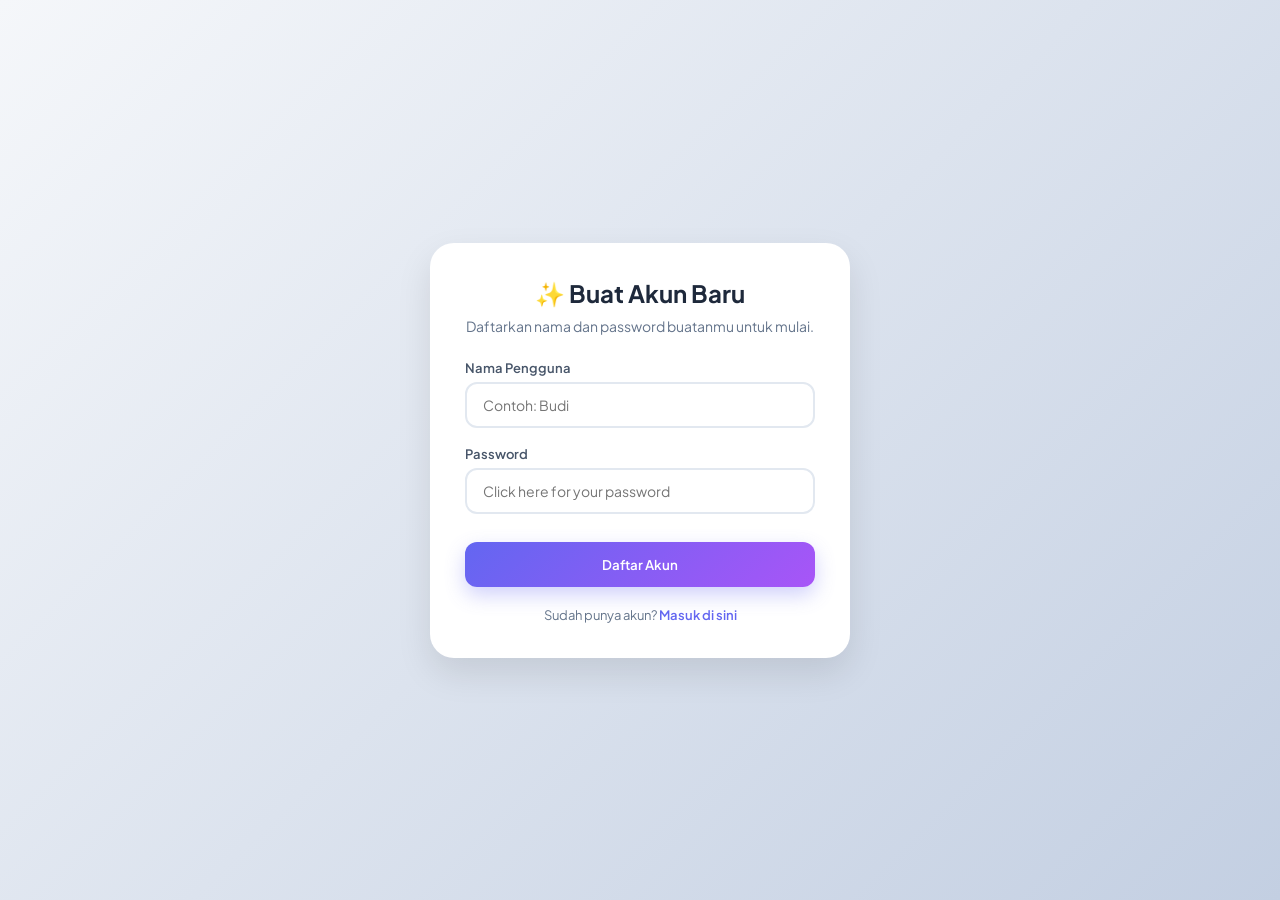
==== app.html @ 96a5be4d "Add files via upload" ====
<!DOCTYPE html>
<html lang="id">
<head>
    <meta name="viewport" content="width=device-width, initial-scale=1.0">
    <meta charset="UTF-8">
    <meta name="viewport" content="width=device-width, initial-scale=1.0">
    <title>Box of Emotion</title>
    <link href="https://fonts.googleapis.com/css2?family=Plus+Jakarta+Sans:wght@400;500;600;700&display=swap" rel="stylesheet">
    <style>
        * {
            box-sizing: border-box;
            margin: 0;
            padding: 0;
            font-family: 'Plus Jakarta Sans', sans-serif;
        }

        body {
            background: linear-gradient(135deg, #f5f7fa 0%, #c3cfe2 100%);
            min-height: 100vh;
            display: flex;
            justify-content: center;
            align-items: center;
            color: #333;
            padding: 20px;
        }

        .container {
            width: 100%;
            max-width: 420px;
            background: #ffffff;
            border-radius: 24px;
            box-shadow: 0 15px 35px rgba(0, 0, 0, 0.1);
            padding: 35px;
            text-align: center;
        }

        h1 {
            font-size: 24px;
            color: #1e293b;
            margin-bottom: 8px;
        }

        p.subtitle {
            font-size: 14px;
            color: #64748b;
            margin-bottom: 25px;
        }

        .form-group {
            text-align: left;
            margin-bottom: 18px;
        }

        label {
            display: block;
            font-size: 13px;
            font-weight: 600;
            color: #475569;
            margin-bottom: 6px;
        }

        input {
            width: 100%;
            padding: 12px 16px;
            border: 2px solid #e2e8f0;
            border-radius: 12px;
            font-size: 14px;
            outline: none;
            transition: border-color 0.2s;
        }

        input:focus {
            border-color: #6366f1;
        }

        .btn-submit {
            background: linear-gradient(135deg, #6366f1 0%, #a855f7 100%);
            border: none;
            color: white;
            font-weight: 600;
            padding: 14px;
            border-radius: 12px;
            cursor: pointer;
            width: 100%;
            margin-top: 10px;
            box-shadow: 0 8px 20px rgba(99, 102, 241, 0.3);
            transition: transform 0.2s, box-shadow 0.2s;
        }

        .btn-submit:hover {
            transform: translateY(-2px);
            box-shadow: 0 12px 22px rgba(99, 102, 241, 0.4);
        }

        .message {
            margin-top: 15px;
            font-size: 13px;
            font-weight: 500;
        }

        .message.error { color: #ef4444; }
        .message.success { color: #10b981; }

        .toggle-link {
            margin-top: 20px;
            font-size: 13px;
            color: #64748b;
        }

        .toggle-link a {
            color: #6366f1;
            text-decoration: none;
            font-weight: 600;
            cursor: pointer;
        }

        .toggle-link a:hover { text-decoration: underline; }

        /* Tampilan Bagian Kotak Emosi (Hidden Default) */
        .app-section {
            display: none;
        }

        .header-top {
            display: flex;
            justify-content: space-between;
            align-items: center;
            margin-bottom: 20px;
        }

        .greeting {
            font-size: 14px;
            color: #64748b;
            text-align: left;
        }

        .greeting span {
            font-weight: 700;
            color: #1e293b;
        }

        .btn-logout {
            background: #fef2f2;
            color: #ef4444;
            border: none;
            padding: 6px 12px;
            border-radius: 8px;
            font-size: 12px;
            font-weight: 600;
            cursor: pointer;
            transition: background 0.2s;
        }

        .btn-logout:hover { background: #fee2e2; }

        .emotion-box {
            background: linear-gradient(135deg, #6366f1 0%, #a855f7 100%);
            border-radius: 20px;
            padding: 35px 20px;
            color: white;
            cursor: pointer;
            box-shadow: 0 10px 20px rgba(99, 102, 241, 0.3);
            transition: transform 0.2s ease, box-shadow 0.2s ease;
            margin-bottom: 20px;
        }

        .emotion-box:hover {
            transform: translateY(-4px);
            box-shadow: 0 14px 25px rgba(99, 102, 241, 0.4);
        }

        .box-icon { font-size: 42px; margin-bottom: 10px; }
        .box-title { font-size: 17px; font-weight: 600; }

        .result-card {
            background: #f8fafc;
            border: 2px dashed #cbd5e1;
            border-radius: 16px;
            padding: 20px;
            text-align: left;
            display: none;
            animation: fadeIn 0.4s ease forwards;
        }

        .result-card.show { display: block; }

        .result-header {
            display: flex;
            align-items: center;
            gap: 12px;
            margin-bottom: 10px;
        }

        .result-emoji { font-size: 30px; }
        .result-name { font-size: 18px; font-weight: 700; color: #0f172a; }

        .result-section {
            margin-top: 10px;
            font-size: 13px;
            color: #475569;
            line-height: 1.5;
        }

        .result-section strong { color: #1e293b; display: block; margin-bottom: 2px; }

        .btn-retry {
            background: #f1f5f9;
            border: none;
            color: #475569;
            font-weight: 600;
            padding: 10px 20px;
            border-radius: 10px;
            cursor: pointer;
            margin-top: 15px;
            width: 100%;
            transition: background 0.2s;
        }

        .btn-retry:hover { background: #e2e8f0; }

        @keyframes fadeIn {
            from { opacity: 0; transform: translateY(10px); }
            to { opacity: 1; transform: translateY(0); }
        }
    </style>
</head>
<body>

    <div class="container">
        <!-- HALAMAN AUTH (LOGIN & REGISTER) -->
        <div id="authSection">
            <h1 id="formTitle">✨ Buat Akun Baru</h1>
            <p class="subtitle" id="formSubtitle">Daftarkan nama dan password buatanmu untuk mulai.</p>

            <div class="form-group">
                <label>Nama Pengguna</label>
                <input type="text" id="username" placeholder="Contoh: Budi">
            </div>

            <div class="form-group">
                <label>Password</label>
                <input type="password" id="password" placeholder="Click here for your password">
            </div>

            <button class="btn-submit" id="submitBtn" onclick="handleSubmit()">Daftar Akun</button>
            <div class="message" id="message"></div>

            <div class="toggle-link" id="toggleContainer">
                Sudah punya akun? <a onclick="switchMode('login')">Masuk di sini</a>
            </div>
        </div>

        <!-- HALAMAN UTAMA BOX OF EMOTION -->
        <div id="mainSection" class="app-section">
            <div class="header-top">
                <div class="greeting">Halo, <span id="userNameDisplay">Teman</span> 👋</div>
                <button class="btn-logout" onclick="logout()">Keluar</button>
            </div>

            <h1>📦 Box of Emotion</h1>
            <p class="subtitle">Ketuk kotak di bawah untuk mengambil kartu emosi hari ini.</p>

            <div class="emotion-box" id="box" onclick="pickEmotion()">
                <div class="box-icon">🎁</div>
                <div class="box-title">Buka Kotak Emosi</div>
            </div>

            <div class="result-card" id="resultCard">
                <div class="result-header">
                    <div class="result-emoji" id="resEmoji">✨</div>
                    <div>
                        <div class="result-name" id="resName">Nama Emosi</div>
                    </div>
                </div>
                <div class="result-section">
                    <strong>💡 Refleksi:</strong>
                    <span id="resReflection">Deskripsi...</span>
                </div>
                <div class="result-section">
                    <strong>🌱 Saran Tindakan:</strong>
                    <span id="resAdvice">Saran...</span>
                </div>
            </div>

            <button class="btn-retry" id="btnRetry" style="display: none;" onclick="resetBox()">Ambil Kartu Lain</button>
        </div>
    </div>

    <script>
        let isLoginMode = false;

        const savedUser = localStorage.getItem("boxUser");
        const savedPass = localStorage.getItem("boxPass");
        const isLoggedIn = localStorage.getItem("isLoggedIn");

        // Jika sudah login sebelumnya, langsung tampilkan halaman utama
        if (isLoggedIn === "true" && savedUser) {
            showMainApp(savedUser);
        } else if (savedUser) {
            switchMode('login');
        }

        function switchMode(mode) {
            const formTitle = document.getElementById("formTitle");
            const formSubtitle = document.getElementById("formSubtitle");
            const submitBtn = document.getElementById("submitBtn");
            const toggleContainer = document.getElementById("toggleContainer");
            document.getElementById("message").innerText = "";

            if (mode === 'login') {
                isLoginMode = true;
                formTitle.innerText = "👋 Selamat Datang Kembali";
                formSubtitle.innerText = "Masukkan nama dan password yang sudah terdaftar.";
                submitBtn.innerText = "Masuk ke Box";
                toggleContainer.innerHTML = `Belum punya akun? <a onclick="switchMode('register')">Daftar di sini</a>`;
                if(savedUser) document.getElementById("username").value = savedUser;
            } else {
                isLoginMode = false;
                formTitle.innerText = "✨ Buat Akun Baru";
                formSubtitle.innerText = "Daftarkan nama dan password buatanmu untuk mulai.";
                submitBtn.innerText = "Daftar Akun";
                toggleContainer.innerHTML = `Sudah punya akun? <a onclick="switchMode('login')">Masuk di sini</a>`;
                document.getElementById("username").value = "";
                document.getElementById("password").value = "";
            }
        }

        function handleSubmit() {
            const usernameInput = document.getElementById("username").value.trim();
            const passwordInput = document.getElementById("password").value;
            const messageEl = document.getElementById("message");

            if (!usernameInput || !passwordInput) {
                messageEl.className = "message error";
                messageEl.innerText = "Nama dan password tidak boleh kosong!";
                return;
            }

            if (!isLoginMode) {
                // Proses Pendaftaran
                localStorage.setItem("boxUser", usernameInput);
                localStorage.setItem("boxPass", passwordInput);

                messageEl.className = "message success";
                messageEl.innerText = "Akun berhasil dibuat! Silakan masuk...";

                setTimeout(() => {
                    switchMode('login');
                    document.getElementById("password").value = "";
                }, 1000);
            } else {
                // Proses Login
                const storedUser = localStorage.getItem("boxUser");
                const storedPass = localStorage.getItem("boxPass");

                if (usernameInput === storedUser && passwordInput === storedPass) {
                    localStorage.setItem("isLoggedIn", "true");
                    showMainApp(storedUser);
                } else {
                    messageEl.className = "message error";
                    messageEl.innerText = "Nama atau password salah!";
                }
            }
        }

        function showMainApp(username) {
            document.getElementById("authSection").style.display = "none";
            document.getElementById("mainSection").style.display = "block";
            document.getElementById("userNameDisplay").innerText = username;
        }

        function logout() {
            localStorage.removeItem("isLoggedIn");
            location.reload();
        }

        // Database Kumpulan Emosi
        const emotions = [
            {
                emoji: "😊",
                name: "Bahagia & Tenang (Joy)",
                reflection: "Kamu merasa damai dan puas dengan keadaan sekitar saat ini. Energi positif sedang mengalir dalam dirimu.",
                advice: "Nikmati momen ini sepenuhnya. Bagikan energi baikmu kepada orang terdekat atau ucapkan terima kasih pada diri sendiri."
            },
            {
                emoji: "🔋",
                name: "Kewalahan (Overwhelmed)",
                reflection: "Banyak hal yang menumpuk di pikiran atau tugasmu, membuatmu merasa seperti kehilangan kendali sejenak.",
                advice: "Tarik napas dalam-dalam. Buat daftar prioritas (to-do list), selesaikan satu hal kecil dulu, lalu istirahat sejenak."
            },
            {
                emoji: "🌧️",
                name: "Melankolis / Sedih (Melancholy)",
                reflection: "Ada perasaan berat atau rindu yang tak berdarah. Sangat wajar merasa rapuh dan tidak harus selalu kuat.",
                advice: "Izinkan dirimu merasakannya tanpa menghakimi. Menangislah jika perlu, dengarkan lagu tenang, atau curhat ke orang terpercaya."
            },
            {
                emoji: "⚡",
                name: "Bersemangat & Ambisius (Eager)",
                reflection: "Kamu punya dorongan kuat untuk menciptakan sesuatu, menyelesaikan target, atau memulai lembaran baru.",
                advice: "Salurkan energi besar ini ke dalam tindakan nyata, tapi ingat untuk tetap menjaga ritme agar tidak cepat burnout."
            },
            {
                emoji: "🌪️",
                name: "Cemas / Khawatir (Anxious)",
                reflection: "Pikiranmu melompat ke masa depan dan memikirkan skenario terburuk yang belum tentu terjadi.",
                advice: "Fokus pada masa kini (the present moment). Lakukan teknik grounding: sebutkan 3 hal yang bisa kamu lihat dan sentuh di sekitarmu."
            },
            {
                emoji: "🧩",
                name: "Bingung / Penasaran (Curious)",
                reflection: "Ada tanda tanya besar di kepalamu tentang arah hidup, keputusan, atau suatu masalah yang belum terpecahkan.",
                advice: "Jangan terburu-buru mencari jawaban instan. Tuliskan pertanyaan-pertanyaan itu di jurnal dan biarkan pikiranmu memprosesnya perlahan."
            }
        ];

        function pickEmotion() {
            const randomIndex = Math.floor(Math.random() * emotions.length);
            const selected = emotions[randomIndex];

            document.getElementById("resEmoji").innerText = selected.emoji;
            document.getElementById("resName").innerText = selected.name;
            document.getElementById("resReflection").innerText = selected.reflection;
            document.getElementById("resAdvice").innerText = selected.advice;

            document.getElementById("box").style.display = "none";
            document.getElementById("resultCard").classList.add("show");
            document.getElementById("btnRetry").style.display = "block";
        }

        function resetBox() {
            document.getElementById("resultCard").classList.remove("show");
            document.getElementById("btnRetry").style.display = "none";
            document.getElementById("box").style.display = "block";
        }
    </script>
</body>
</html>
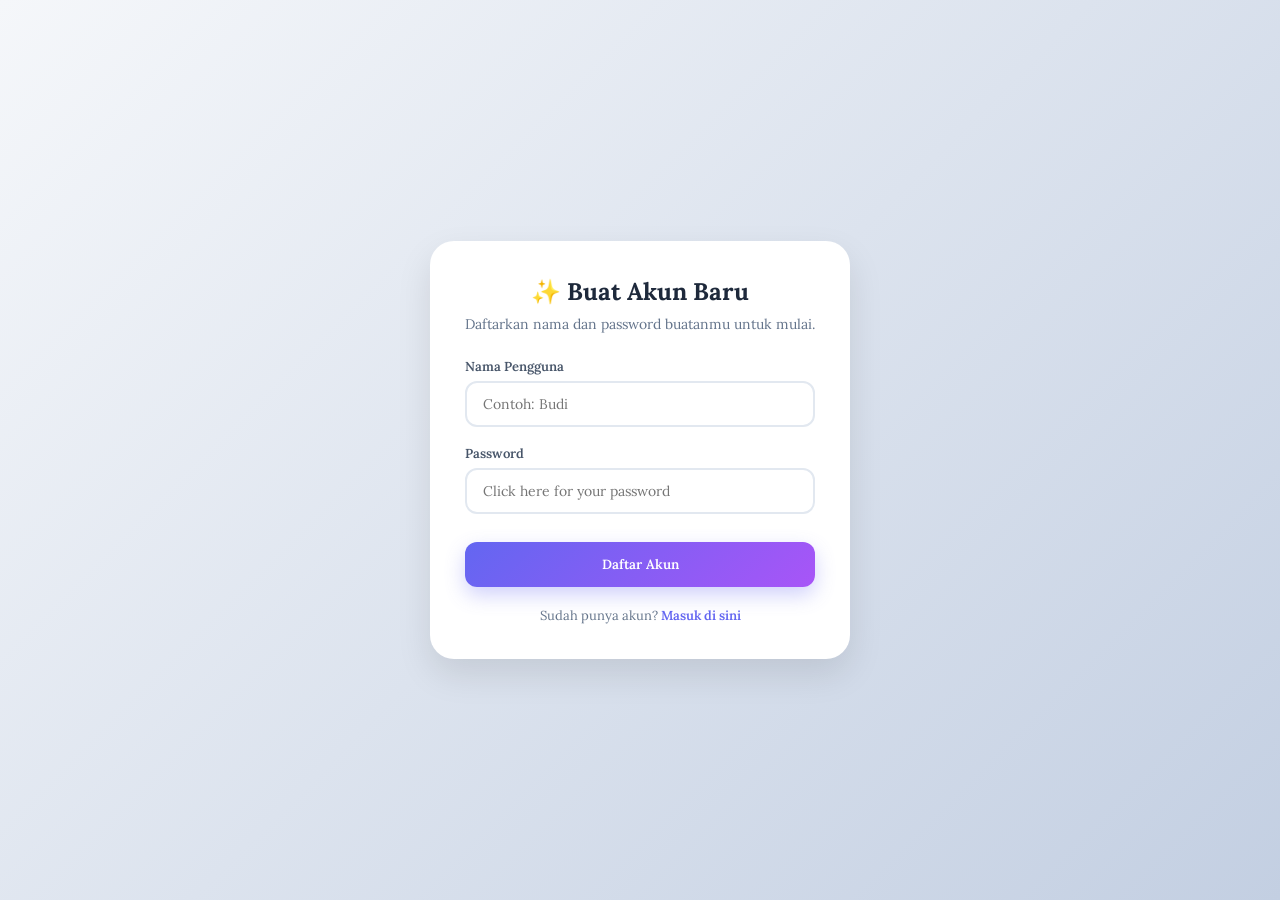
==== commit 36a1711e: "Add files via upload" ====
--- a/app.html
+++ b/app.html
@@ -1,17 +1,16 @@
 <!DOCTYPE html>
 <html lang="id">
 <head>
-    <meta name="viewport" content="width=device-width, initial-scale=1.0">
     <meta charset="UTF-8">
     <meta name="viewport" content="width=device-width, initial-scale=1.0">
     <title>Box of Emotion</title>
-    <link href="https://fonts.googleapis.com/css2?family=Plus+Jakarta+Sans:wght@400;500;600;700&display=swap" rel="stylesheet">
+    <link href="https://fonts.googleapis.com/css2?family=Lora:wght@400;500;600;700&display=swap" rel="stylesheet">
     <style>
         * {
             box-sizing: border-box;
             margin: 0;
             padding: 0;
-            font-family: 'Plus Jakarta Sans', sans-serif;
+            font-family: 'Lora', serif;
         }
 
         body {
@@ -435,4 +434,4 @@
         }
     </script>
 </body>
-</html>
+</html>
